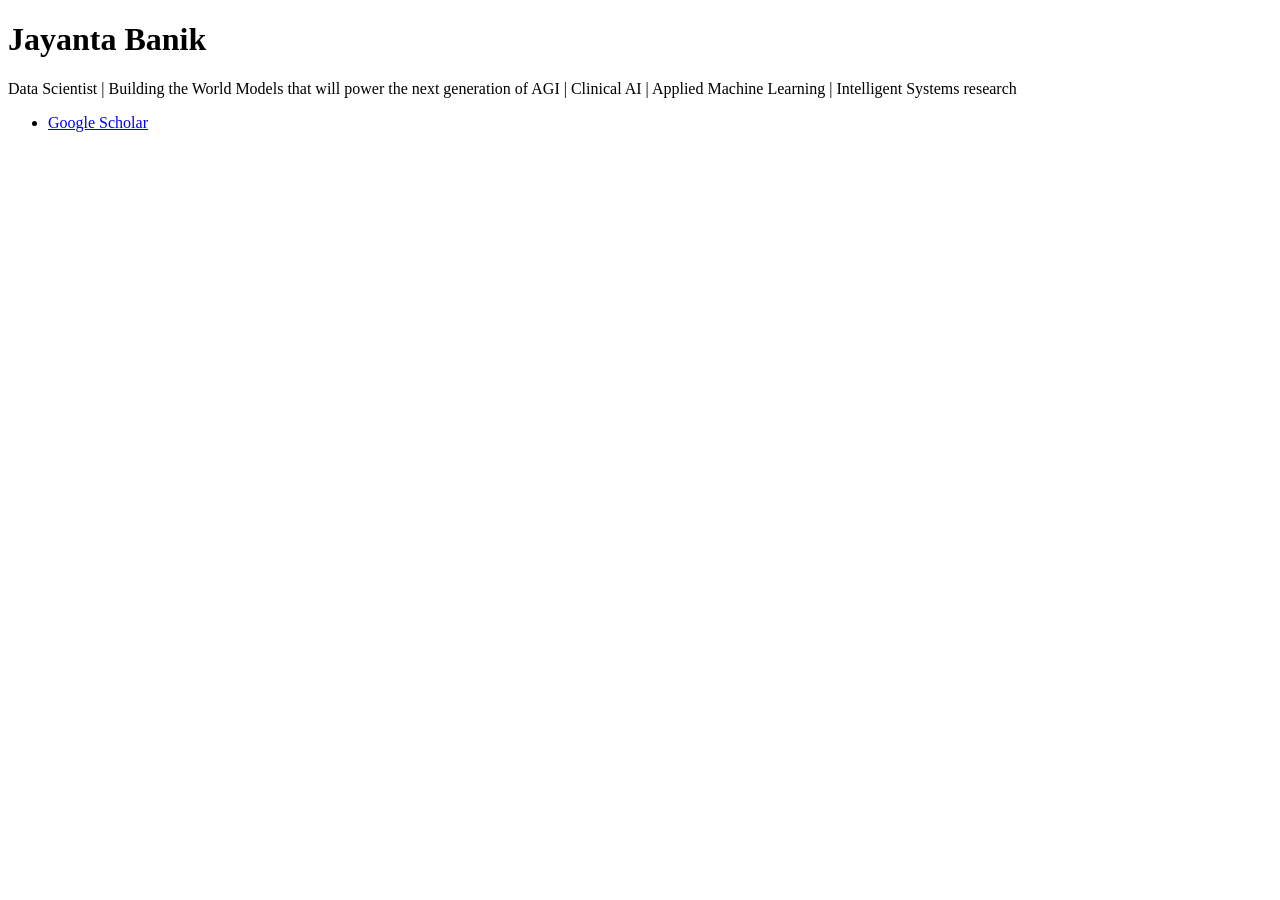
==== index.html @ d34d7e2d "Create index.html" ====
<!DOCTYPE html>
<html>
<head>
  <title>Jayanta Banik</title>
</head>
<body>
  <h1>Jayanta Banik</h1>
  <p>Data Scientist | Building the World Models that will power the next generation of AGI | Clinical AI | Applied Machine Learning | Intelligent Systems research</p>

  <ul>
    <li><a href="/scholar/">Google Scholar</a></li>
  </ul>
</body>
</html>
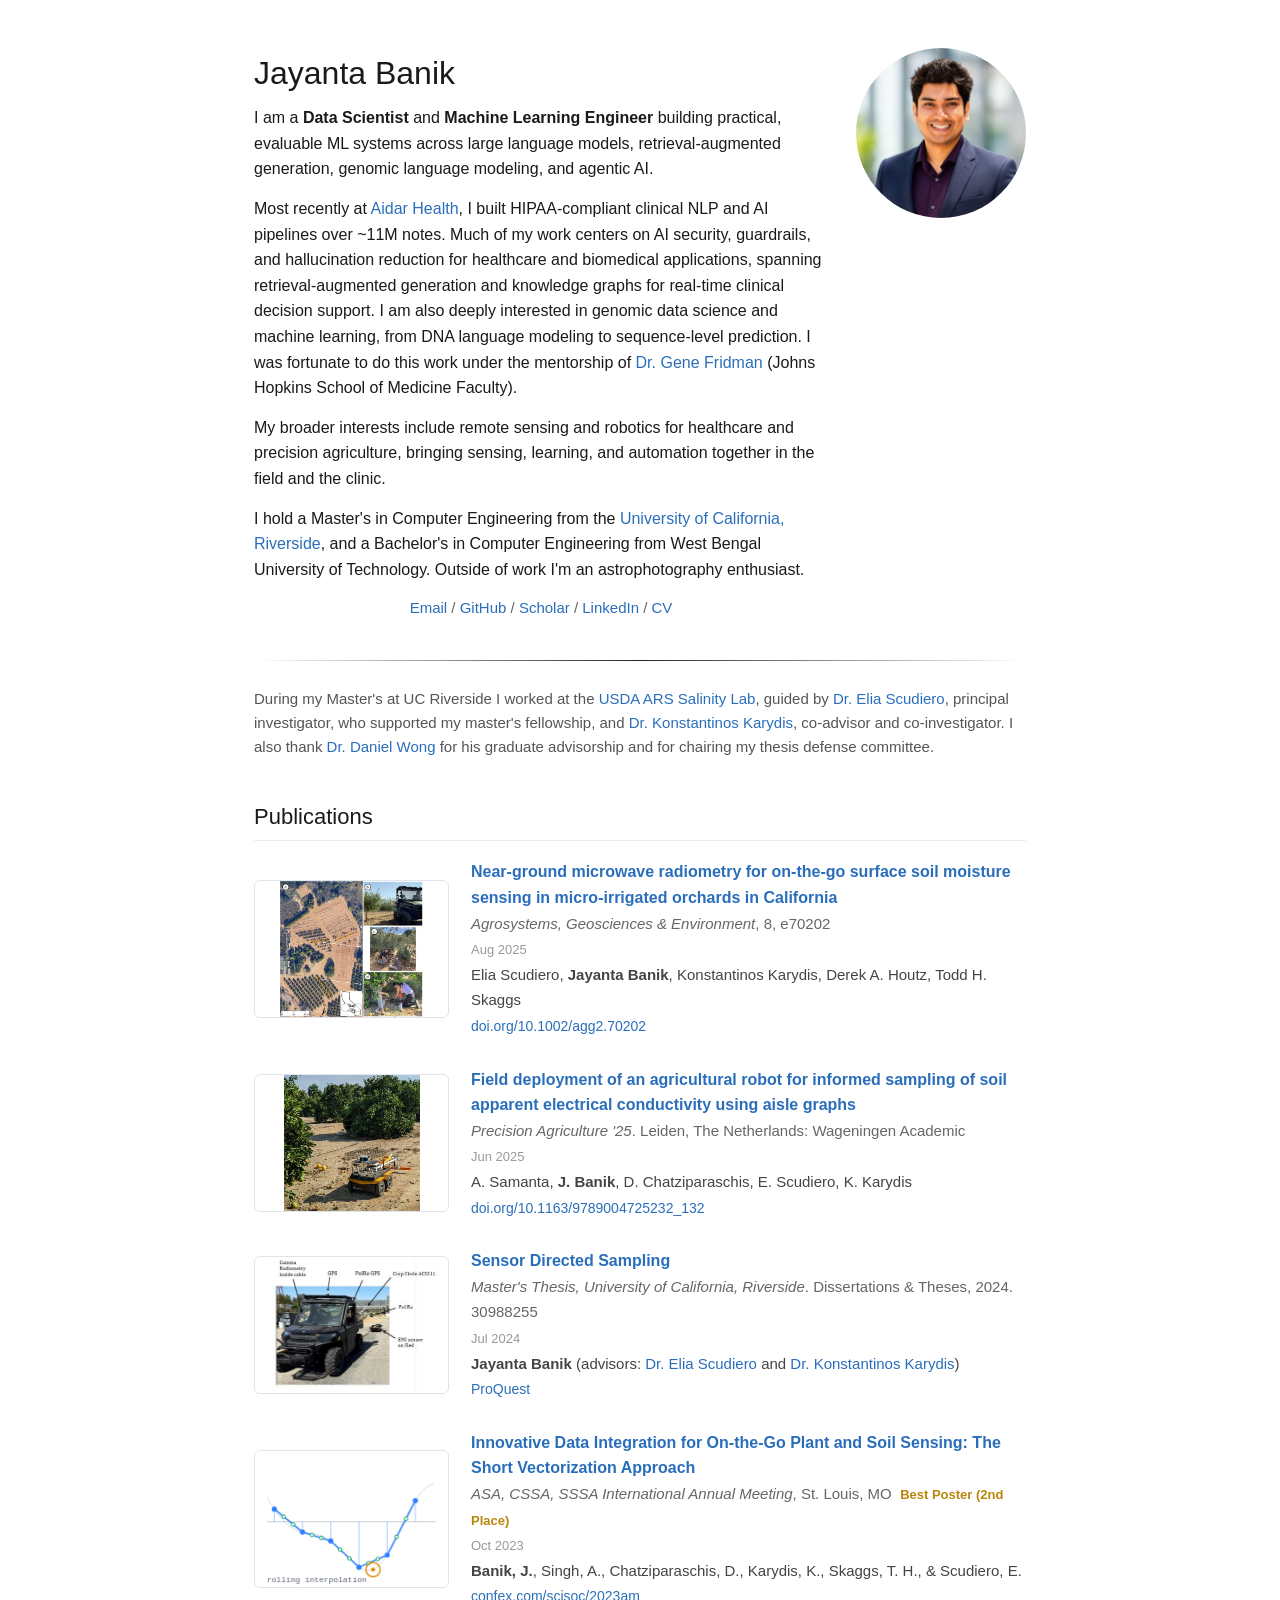
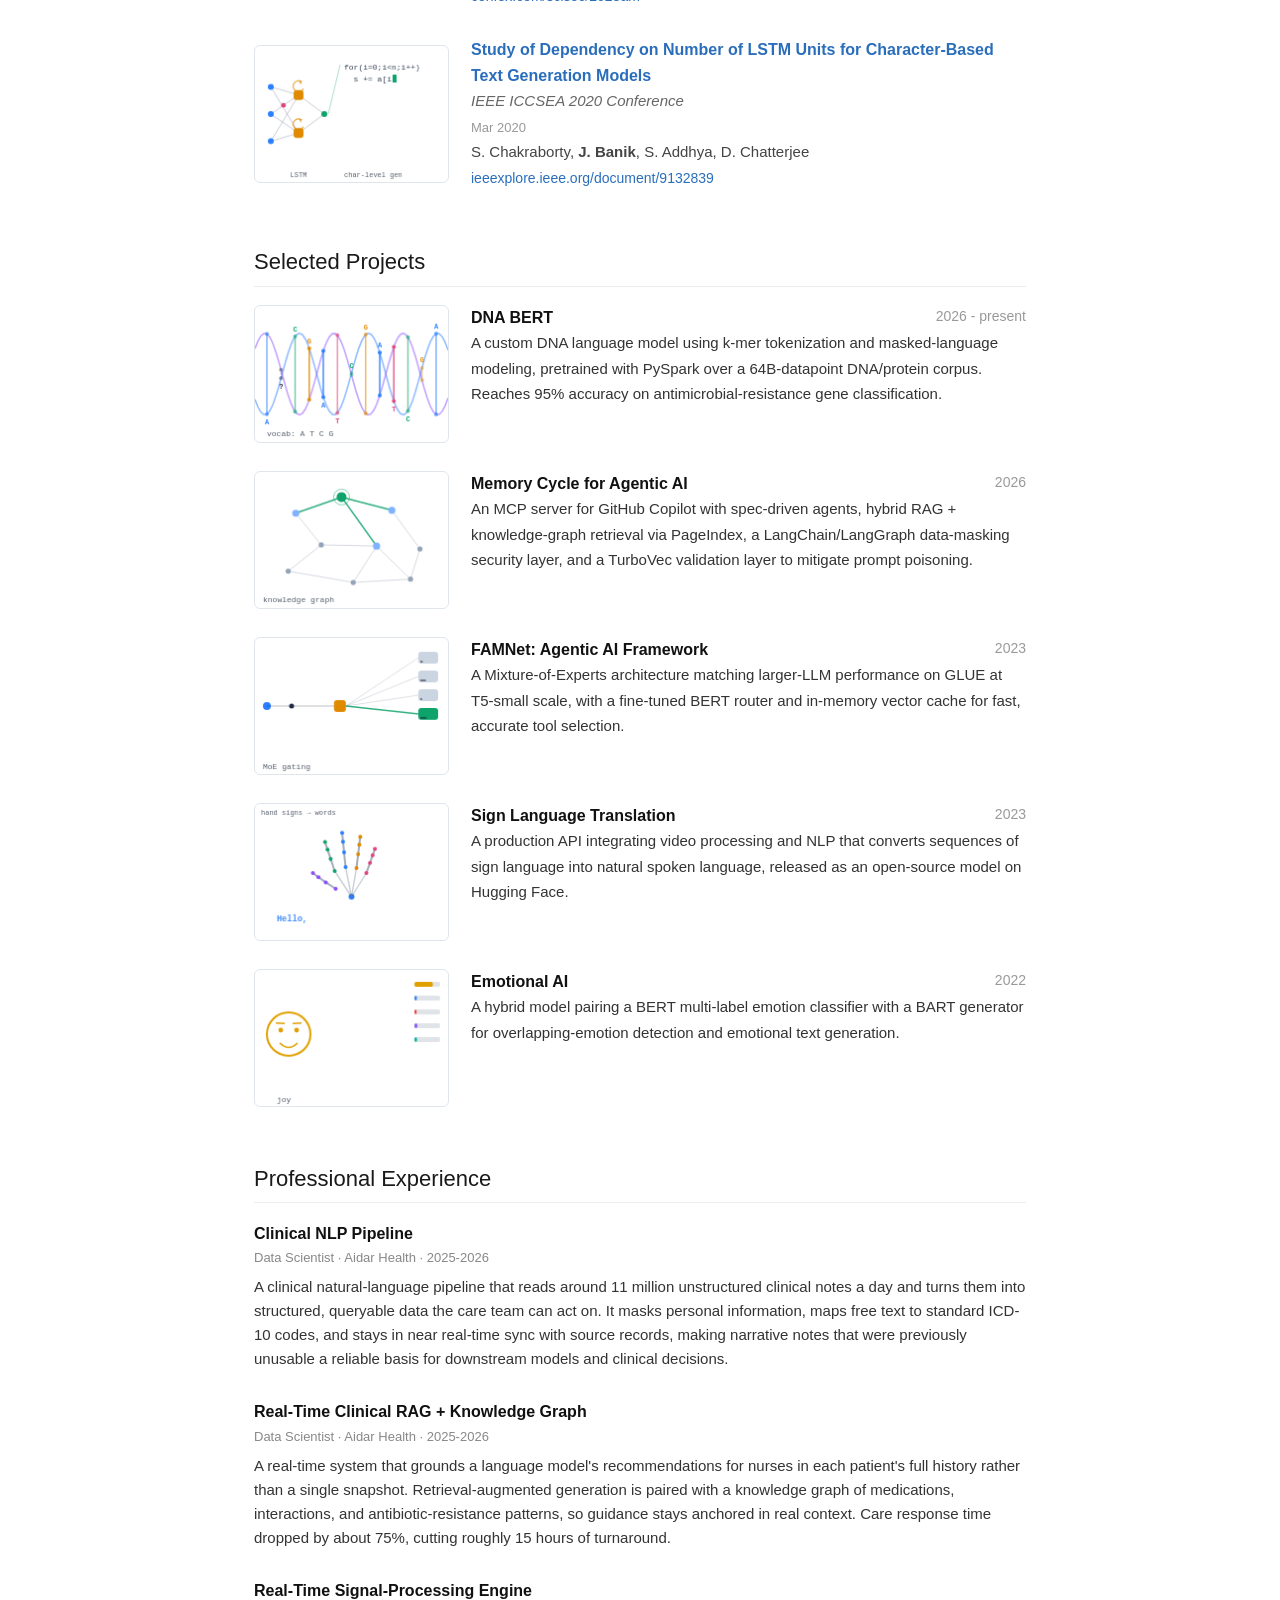
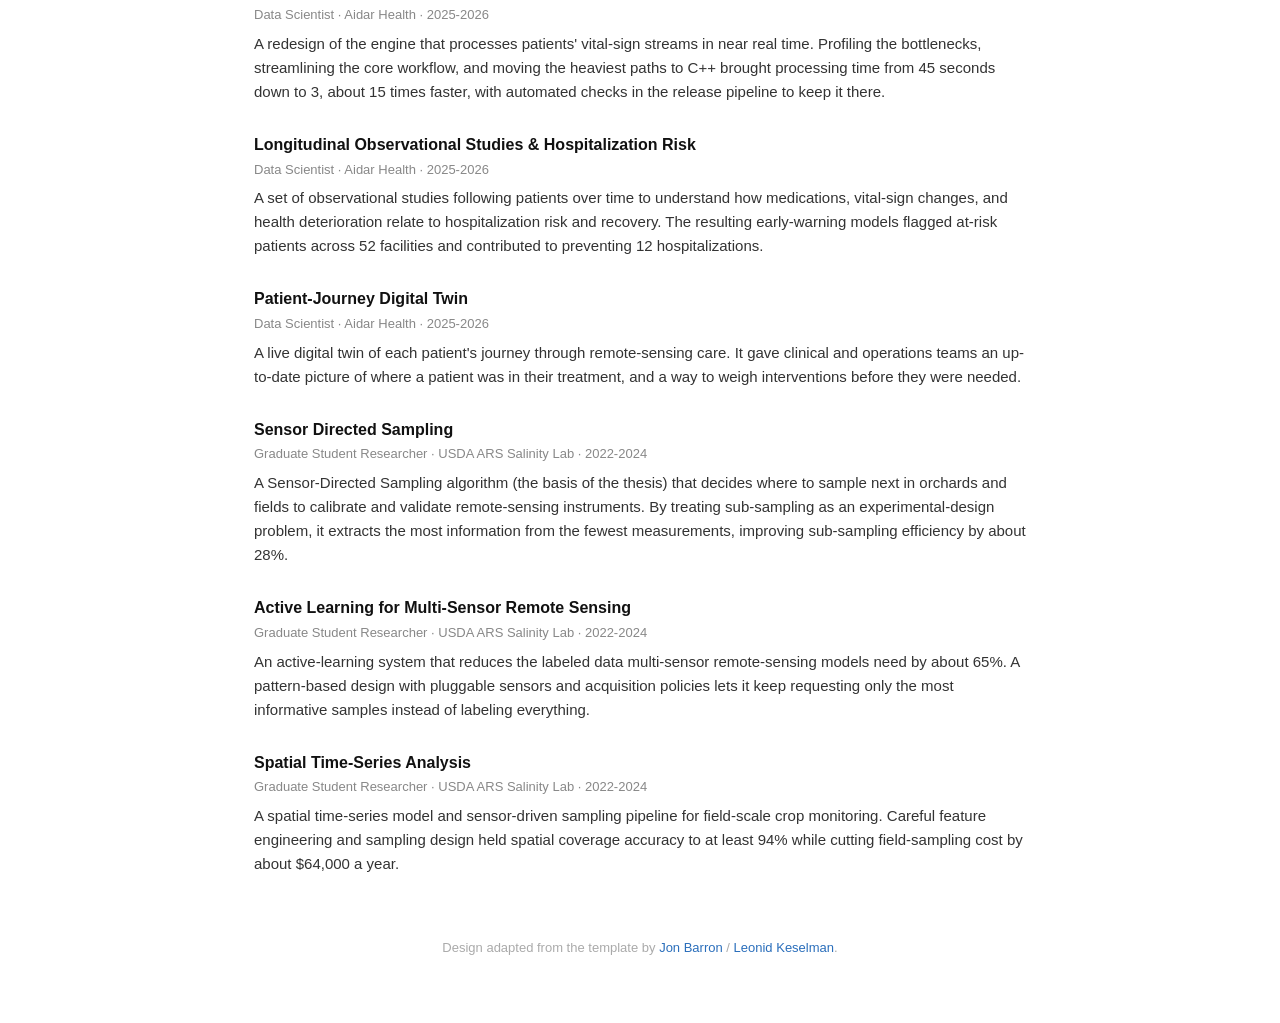
==== commit 30b2ed7f: "fix" ====
--- a/index.html
+++ b/index.html
@@ -1,14 +1,332 @@
 <!DOCTYPE html>
-<html>
+<html lang="en">
 <head>
+  <meta charset="utf-8">
+  <meta name="viewport" content="width=device-width, initial-scale=1.0">
   <title>Jayanta Banik</title>
+  <meta name="description" content="Jayanta Banik, Data Scientist and Machine Learning Engineer working on NLP, LLMs, RAG, and applied ML.">
+  <link rel="icon" href="data:image/svg+xml,<svg xmlns='http://www.w3.org/2000/svg' viewBox='0 0 32 32'><rect width='32' height='32' rx='6' fill='%232a6ebb'/><text x='16' y='23' font-family='Arial,sans-serif' font-size='17' font-weight='bold' fill='white' text-anchor='middle'>JB</text></svg>">
+  <link rel="stylesheet" href="css/style.css">
 </head>
 <body>
-  <h1>Jayanta Banik</h1>
-  <p>Data Scientist | Building the World Models that will power the next generation of AGI | Clinical AI | Applied Machine Learning | Intelligent Systems research</p>
-
-  <ul>
-    <li><a href="/scholar/">Google Scholar</a></li>
-  </ul>
+<main class="container">
+
+  <!-- ===== Intro / bio ===== -->
+  <header class="intro">
+    <div class="intro-text">
+      <h1>Jayanta Banik</h1>
+      <p>
+        I am a <b>Data Scientist</b> and <b>Machine Learning Engineer</b> building practical,
+        evaluable ML systems across large language models, retrieval-augmented generation,
+        genomic language modeling, and agentic AI.
+      </p>
+      <p>
+        Most recently at <a href="https://aidar.com">Aidar Health</a>, I built
+        HIPAA-compliant clinical NLP and AI pipelines over ~11M notes. Much of my work
+        centers on AI security, guardrails, and hallucination reduction for healthcare and
+        biomedical applications, spanning retrieval-augmented generation and knowledge
+        graphs for real-time clinical decision support. I am also deeply interested in
+        genomic data science and machine learning, from DNA language modeling to
+        sequence-level prediction. I was fortunate to do this work under the mentorship of
+        <a href="https://www.fridmanlab.org/">Dr. Gene Fridman</a>
+        (Johns Hopkins School of Medicine Faculty).
+      </p>
+      <p>
+        My broader interests include remote sensing and robotics for healthcare and
+        precision agriculture, bringing sensing, learning, and automation together in the
+        field and the clinic.
+      </p>
+      <p>
+        I hold a Master's in Computer Engineering from the
+        <a href="https://www.ucr.edu">University of California, Riverside</a>, and a
+        Bachelor's in Computer Engineering from West Bengal University of Technology.
+        Outside of work I'm an astrophotography enthusiast.
+      </p>
+      <p class="links">
+        <a href="mailto:jayantabanik.ml@gmail.com">Email</a> /
+        <a href="https://github.com/jayanta-banik">GitHub</a> /
+        <a href="https://jayantabanik.com/scholar">Scholar</a> /
+        <a href="https://linkedin.com/in/jayantabanik/">LinkedIn</a> /
+        <a href="assets/Jayanta_Banik_CV.pdf">CV</a>
+      </p>
+    </div>
+    <img class="avatar" src="images/profile.jpg" alt="Jayanta Banik" width="170" height="170">
+  </header>
+
+  <hr class="style-two">
+
+  <p class="ack">
+    During my Master's at UC Riverside I worked at the
+    <a href="https://www.ars.usda.gov/pacific-west-area/riverside-ca/us-salinity-laboratory/">USDA ARS Salinity Lab</a>,
+    guided by <a href="https://profiles.ucr.edu/app/home/profile/elias">Dr. Elia Scudiero</a>,
+    principal investigator, who supported my master's fellowship, and
+    <a href="https://profiles.ucr.edu/app/home/profile/karydis">Dr. Konstantinos Karydis</a>,
+    co-advisor and co-investigator. I also thank
+    <a href="https://www.danielwong.org/">Dr. Daniel Wong</a> for his graduate advisorship
+    and for chairing my thesis defense committee.
+  </p>
+
+  <!-- ===== Publications ===== -->
+  <section>
+    <h2>Publications</h2>
+
+    <article class="row">
+      <div class="thumb-cell">
+        <div class="carousel" data-carousel>
+          <img src="images/pub1-orchard.jpg" alt="Aerial view of study orchard with sampling transects and field crew">
+          <img src="images/pub1-robot.jpg" alt="Field robot with Velodyne Puck (VLP-16) and CMD sensors">
+        </div>
+      </div>
+      <div class="entry">
+        <span class="title"><a href="https://doi.org/10.1002/agg2.70202">Near-ground microwave radiometry for on-the-go surface soil moisture sensing in micro-irrigated orchards in California</a></span><br>
+        <span class="venue"><i>Agrosystems, Geosciences &amp; Environment</i>, 8, e70202</span><br>
+        <span class="pubdate">Aug 2025</span><br>
+        <span class="authors">Elia Scudiero, <b>Jayanta Banik</b>, Konstantinos Karydis, Derek A. Houtz, Todd H. Skaggs</span><br>
+        <span class="publinks"><a href="https://doi.org/10.1002/agg2.70202">doi.org/10.1002/agg2.70202</a></span>
+      </div>
+    </article>
+
+    <article class="row">
+      <div class="thumb-cell">
+        <div class="carousel">
+          <img src="images/pub2-robot.jpg" alt="Field robot sampling soil in a citrus orchard">
+        </div>
+      </div>
+      <div class="entry">
+        <span class="title"><a href="https://doi.org/10.1163/9789004725232_132">Field deployment of an agricultural robot for informed sampling of soil apparent electrical conductivity using aisle graphs</a></span><br>
+        <span class="venue"><i>Precision Agriculture '25</i>. Leiden, The Netherlands: Wageningen Academic</span><br>
+        <span class="pubdate">Jun 2025</span><br>
+        <span class="authors">A. Samanta, <b>J. Banik</b>, D. Chatziparaschis, E. Scudiero, K. Karydis</span><br>
+        <span class="publinks"><a href="https://doi.org/10.1163/9789004725232_132">doi.org/10.1163/9789004725232_132</a></span>
+      </div>
+    </article>
+
+    <article class="row">
+      <div class="thumb-cell">
+        <div class="carousel">
+          <img src="images/pub3-thesis.jpg" alt="Instrumented UTV with gamma radiometry, GPS, PolRa, Crop Circle ACS211, and EMI sensor on sled">
+        </div>
+      </div>
+      <div class="entry">
+        <span class="title"><a href="https://www.proquest.com/openview/7f39033c6434b621e4ddce3228a24048/1?pq-origsite=gscholar&amp;cbl=18750&amp;diss=y">Sensor Directed Sampling</a></span><br>
+        <span class="venue"><i>Master's Thesis, University of California, Riverside</i>. Dissertations &amp; Theses, 2024. 30988255</span><br>
+        <span class="pubdate">Jul 2024</span><br>
+        <span class="authors"><b>Jayanta Banik</b> (advisors: <a href="https://profiles.ucr.edu/app/home/profile/elias">Dr. Elia Scudiero</a> and <a href="https://profiles.ucr.edu/app/home/profile/karydis">Dr. Konstantinos Karydis</a>)</span><br>
+        <span class="publinks"><a href="https://www.proquest.com/openview/7f39033c6434b621e4ddce3228a24048/1?pq-origsite=gscholar&amp;cbl=18750&amp;diss=y">ProQuest</a></span>
+      </div>
+    </article>
+
+    <article class="row">
+      <div class="thumb-cell"><canvas class="viz" id="viz-sva" title="Rolling vector interpolation with active-learning sampling"></canvas></div>
+      <div class="entry">
+        <span class="title"><a href="https://scisoc.confex.com/scisoc/2023am/meetingapp.cgi/Paper/152399">Innovative Data Integration for On-the-Go Plant and Soil Sensing: The Short Vectorization Approach</a></span><br>
+        <span class="venue"><i>ASA, CSSA, SSSA International Annual Meeting</i>, St. Louis, MO
+        &nbsp;<span class="award">Best Poster (2nd Place)</span></span><br>
+        <span class="pubdate">Oct 2023</span><br>
+        <span class="authors"><b>Banik, J.</b>, Singh, A., Chatziparaschis, D., Karydis, K., Skaggs, T. H., &amp; Scudiero, E.</span><br>
+        <span class="publinks"><a href="https://scisoc.confex.com/scisoc/2023am/meetingapp.cgi/Paper/152399">confex.com/scisoc/2023am</a></span>
+      </div>
+    </article>
+
+    <article class="row">
+      <div class="thumb-cell"><canvas class="viz" id="viz-lstm" title="Character-level text generation with a recurrent (LSTM) network"></canvas></div>
+      <div class="entry">
+        <span class="title"><a href="https://ieeexplore.ieee.org/document/9132839">Study of Dependency on Number of LSTM Units for Character-Based Text Generation Models</a></span><br>
+        <span class="venue"><i>IEEE ICCSEA 2020 Conference</i></span><br>
+        <span class="pubdate">Mar 2020</span><br>
+        <span class="authors">S. Chakraborty, <b>J. Banik</b>, S. Addhya, D. Chatterjee</span><br>
+        <span class="publinks"><a href="https://ieeexplore.ieee.org/document/9132839">ieeexplore.ieee.org/document/9132839</a></span>
+      </div>
+    </article>
+  </section>
+
+  <!-- ===== Selected Projects ===== -->
+  <section>
+    <h2>Selected Projects</h2>
+
+    <article class="row">
+      <div class="thumb-cell"><canvas class="viz" id="viz-dna" title="Masked DNA language modeling - hover to speed up"></canvas></div>
+      <div class="entry">
+        <span class="title">DNA BERT</span>
+        <span class="date">2026 - present</span><br>
+        <span class="desc">
+          A custom DNA language model using k-mer tokenization and masked-language modeling,
+          pretrained with PySpark over a 64B-datapoint DNA/protein corpus. Reaches 95%
+          accuracy on antimicrobial-resistance gene classification.
+        </span>
+      </div>
+    </article>
+
+    <article class="row">
+      <div class="thumb-cell"><canvas class="viz" id="viz-graph" title="Knowledge-graph retrieval - hover a node"></canvas></div>
+      <div class="entry">
+        <span class="title">Memory Cycle for Agentic AI</span>
+        <span class="date">2026</span><br>
+        <span class="desc">
+          An MCP server for GitHub Copilot with spec-driven agents, hybrid RAG + knowledge-graph
+          retrieval via PageIndex, a LangChain/LangGraph data-masking security layer, and a
+          TurboVec validation layer to mitigate prompt poisoning.
+        </span>
+      </div>
+    </article>
+
+    <article class="row">
+      <div class="thumb-cell"><canvas class="viz" id="viz-moe" title="Mixture-of-Experts routing - hover an expert"></canvas></div>
+      <div class="entry">
+        <span class="title">FAMNet: Agentic AI Framework</span>
+        <span class="date">2023</span><br>
+        <span class="desc">
+          A Mixture-of-Experts architecture matching larger-LLM performance on GLUE at
+          T5-small scale, with a fine-tuned BERT router and in-memory vector cache for fast,
+          accurate tool selection.
+        </span>
+      </div>
+    </article>
+
+    <article class="row">
+      <div class="thumb-cell"><canvas class="viz" id="viz-hand" title="Sign language translation - click to advance"></canvas></div>
+      <div class="entry">
+        <span class="title">Sign Language Translation</span>
+        <span class="date">2023</span><br>
+        <span class="desc">
+          A production API integrating video processing and NLP that converts sequences of sign
+          language into natural spoken language, released as an open-source model on Hugging Face.
+        </span>
+      </div>
+    </article>
+
+    <article class="row">
+      <div class="thumb-cell"><canvas class="viz" id="viz-emotion" title="Emotion classifier - click to cycle"></canvas></div>
+      <div class="entry">
+        <span class="title">Emotional AI</span>
+        <span class="date">2022</span><br>
+        <span class="desc">
+          A hybrid model pairing a BERT multi-label emotion classifier with a BART generator
+          for overlapping-emotion detection and emotional text generation.
+        </span>
+      </div>
+    </article>
+  </section>
+
+  <!-- ===== Professional Experience (project-first, STAR) ===== -->
+  <section>
+    <h2>Professional Experience</h2>
+
+    <article class="row">
+      <div class="entry">
+        <span class="title">Clinical NLP Pipeline</span>
+        <div class="role">Data Scientist &middot; Aidar Health &middot; 2025-2026</div>
+        <p class="summary">
+          A clinical natural-language pipeline that reads around 11 million unstructured clinical
+          notes a day and turns them into structured, queryable data the care team can act on.
+          It masks personal information, maps free text to standard ICD-10 codes, and stays in
+          near real-time sync with source records, making narrative notes that were previously
+          unusable a reliable basis for downstream models and clinical decisions.
+        </p>
+      </div>
+    </article>
+
+    <article class="row">
+      <div class="entry">
+        <span class="title">Real-Time Clinical RAG + Knowledge Graph</span>
+        <div class="role">Data Scientist &middot; Aidar Health &middot; 2025-2026</div>
+        <p class="summary">
+          A real-time system that grounds a language model's recommendations for nurses in each
+          patient's full history rather than a single snapshot. Retrieval-augmented generation is
+          paired with a knowledge graph of medications, interactions, and antibiotic-resistance
+          patterns, so guidance stays anchored in real context. Care response time dropped by
+          about 75%, cutting roughly 15 hours of turnaround.
+        </p>
+      </div>
+    </article>
+
+    <article class="row">
+      <div class="entry">
+        <span class="title">Real-Time Signal-Processing Engine</span>
+        <div class="role">Data Scientist &middot; Aidar Health &middot; 2025-2026</div>
+        <p class="summary">
+          A redesign of the engine that processes patients' vital-sign streams in near real
+          time. Profiling the bottlenecks, streamlining the core workflow, and moving the
+          heaviest paths to C++ brought processing time from 45 seconds down to 3, about 15
+          times faster, with automated checks in the release pipeline to keep it there.
+        </p>
+      </div>
+    </article>
+
+    <article class="row">
+      <div class="entry">
+        <span class="title">Longitudinal Observational Studies &amp; Hospitalization Risk</span>
+        <div class="role">Data Scientist &middot; Aidar Health &middot; 2025-2026</div>
+        <p class="summary">
+          A set of observational studies following patients over time to understand how
+          medications, vital-sign changes, and health deterioration relate to hospitalization
+          risk and recovery. The resulting early-warning models flagged at-risk patients across
+          52 facilities and contributed to preventing 12 hospitalizations.
+        </p>
+      </div>
+    </article>
+
+    <article class="row">
+      <div class="entry">
+        <span class="title">Patient-Journey Digital Twin</span>
+        <div class="role">Data Scientist &middot; Aidar Health &middot; 2025-2026</div>
+        <p class="summary">
+          A live digital twin of each patient's journey through remote-sensing care. It gave
+          clinical and operations teams an up-to-date picture of where a patient was in their
+          treatment, and a way to weigh interventions before they were needed.
+        </p>
+      </div>
+    </article>
+
+    <article class="row">
+      <div class="entry">
+        <span class="title">Sensor Directed Sampling</span>
+        <div class="role">Graduate Student Researcher &middot; USDA ARS Salinity Lab &middot; 2022-2024</div>
+        <p class="summary">
+          A Sensor-Directed Sampling algorithm (the basis of the thesis) that decides where to
+          sample next in orchards and fields to calibrate and validate remote-sensing
+          instruments. By treating sub-sampling as an experimental-design problem, it extracts
+          the most information from the fewest measurements, improving sub-sampling efficiency by
+          about 28%.
+        </p>
+      </div>
+    </article>
+
+    <article class="row">
+      <div class="entry">
+        <span class="title">Active Learning for Multi-Sensor Remote Sensing</span>
+        <div class="role">Graduate Student Researcher &middot; USDA ARS Salinity Lab &middot; 2022-2024</div>
+        <p class="summary">
+          An active-learning system that reduces the labeled data multi-sensor remote-sensing
+          models need by about 65%. A pattern-based design with pluggable sensors and
+          acquisition policies lets it keep requesting only the most informative samples instead
+          of labeling everything.
+        </p>
+      </div>
+    </article>
+
+    <article class="row">
+      <div class="entry">
+        <span class="title">Spatial Time-Series Analysis</span>
+        <div class="role">Graduate Student Researcher &middot; USDA ARS Salinity Lab &middot; 2022-2024</div>
+        <p class="summary">
+          A spatial time-series model and sensor-driven sampling pipeline for field-scale crop
+          monitoring. Careful feature engineering and sampling design held spatial coverage
+          accuracy to at least 94% while cutting field-sampling cost by about $64,000 a year.
+        </p>
+      </div>
+    </article>
+  </section>
+
+  <footer class="footer">
+    Design adapted from the template by
+    <a href="https://jonbarron.info">Jon Barron</a> /
+    <a href="https://leonidk.com">Leonid Keselman</a>.
+  </footer>
+
+</main>
+
+<script src="js/viz.js"></script>
+<script src="js/carousel.js"></script>
 </body>
 </html>
--- a/css/style.css
+++ b/css/style.css
@@ -0,0 +1,199 @@
+/* ==========================================================================
+   Jon Barron / leonidk-style academic homepage
+   Semantic flexbox layout, no CSS framework.
+   ========================================================================== */
+
+:root {
+  --ink: #1a1a1a;
+  --muted: #666;
+  --faint: #999;
+  --link: #2a6ebb;
+  --border: #e0e5ec;
+  --rule: #ececec;
+  --tile: #fff;
+  --thumb-w: 195px;
+  --thumb-h: 138px;
+}
+
+* { box-sizing: border-box; }
+
+body {
+  margin: 0;
+  background: #fff;
+  color: var(--ink);
+  font-family: "Helvetica Neue", Helvetica, Arial, sans-serif;
+  font-size: 16px;
+  line-height: 1.6;
+  -webkit-font-smoothing: antialiased;
+}
+
+.container {
+  max-width: 820px;
+  margin: 0 auto;
+  padding: 48px 24px 64px;
+}
+
+a { color: var(--link); text-decoration: none; }
+a:hover { text-decoration: underline; }
+
+h1 { font-size: 32px; font-weight: 500; margin: 0 0 6px; }
+h2 {
+  font-size: 22px;
+  font-weight: 500;
+  margin: 40px 0 4px;
+  padding-bottom: 6px;
+  border-bottom: 1px solid var(--rule);
+}
+
+/* ===== Intro / bio ===== */
+.intro {
+  display: flex;
+  gap: 28px;
+  align-items: flex-start;
+}
+.intro-text { flex: 1; min-width: 0; }
+.intro-text p { margin: 0 0 14px; }
+.avatar {
+  flex: 0 0 auto;
+  width: 170px;
+  height: 170px;
+  border-radius: 50%;
+  object-fit: cover;
+  background: #eee;
+}
+.links {
+  font-size: 15px;
+  color: var(--muted);
+  text-align: center;
+}
+
+/* ===== Gradient divider ===== */
+hr.style-two {
+  border: 0;
+  height: 1px;
+  margin: 26px 0;
+  background-image: linear-gradient(to right, rgba(0, 0, 0, 0), rgba(0, 0, 0, 0.85), rgba(0, 0, 0, 0));
+}
+
+.ack { font-size: 15px; color: #555; margin: 0; }
+
+/* ===== Content rows (publications / projects / experience) ===== */
+.row {
+  display: flex;
+  gap: 22px;
+  align-items: flex-start;
+  padding: 14px 0;
+}
+.thumb-cell {
+  flex: 0 0 var(--thumb-w);
+  width: var(--thumb-w);
+  align-self: center;
+}
+.entry { flex: 1; min-width: 0; }
+
+/* Placeholder thumbnail (labelled) */
+.thumb {
+  width: var(--thumb-w);
+  height: var(--thumb-h);
+  border-radius: 6px;
+  background: var(--tile);
+  border: 1px solid var(--border);
+  display: flex;
+  align-items: center;
+  justify-content: center;
+}
+.thumb::after {
+  content: attr(data-label);
+  font-size: 12px;
+  color: #8a97a8;
+  text-align: center;
+  padding: 4px;
+}
+
+/* Photo carousel thumbnail */
+.carousel {
+  position: relative;
+  width: var(--thumb-w);
+  height: var(--thumb-h);
+  border-radius: 6px;
+  border: 1px solid var(--border);
+  overflow: hidden;
+  background: var(--tile);
+}
+.carousel img {
+  position: absolute;
+  inset: 0;
+  width: 100%;
+  height: 100%;
+  object-fit: contain;
+  opacity: 0;
+  transition: opacity 0.4s ease;
+}
+.carousel img.active,
+.carousel img:only-child { opacity: 1; }
+.dots {
+  position: absolute;
+  bottom: 6px;
+  left: 0;
+  right: 0;
+  display: flex;
+  justify-content: center;
+  gap: 5px;
+  z-index: 2;
+}
+.dots button {
+  width: 7px;
+  height: 7px;
+  padding: 0;
+  border: none;
+  border-radius: 50%;
+  background: rgba(255, 255, 255, 0.55);
+  box-shadow: 0 0 2px rgba(0, 0, 0, 0.5);
+  cursor: pointer;
+}
+.dots button.active { background: #fff; }
+
+/* Interactive project visuals (canvas) */
+.viz {
+  width: var(--thumb-w);
+  height: var(--thumb-h);
+  display: block;
+  border-radius: 6px;
+  border: 1px solid var(--border);
+  background: var(--tile);
+  cursor: pointer;
+  transition: box-shadow 0.2s ease, transform 0.2s ease;
+}
+.viz:hover {
+  box-shadow: 0 3px 14px rgba(20, 40, 80, 0.18);
+  transform: translateY(-1px);
+  border-color: #b7c2d4;
+}
+
+/* ===== Entry typography ===== */
+.title { font-weight: 600; color: #111; }
+.authors { font-size: 15px; color: #444; }
+.venue { font-size: 15px; color: var(--muted); }
+.pubdate { font-size: 13px; color: var(--faint); }
+.publinks { font-size: 14px; }
+.desc { font-size: 15px; color: #333; }
+.date { font-size: 14px; color: var(--faint); float: right; }
+.award { font-size: 13px; color: #b8860b; font-weight: 600; }
+.role { font-size: 13px; color: #888; margin-top: 2px; }
+.summary { font-size: 15px; color: #333; margin: 6px 0 0; }
+
+/* ===== Footer ===== */
+.footer {
+  margin-top: 48px;
+  font-size: 13px;
+  color: #aaa;
+  text-align: center;
+}
+
+/* ===== Responsive ===== */
+@media (max-width: 600px) {
+  .intro { flex-direction: column; align-items: center; text-align: center; }
+  .avatar { width: 140px; height: 140px; }
+  .thumb-cell { display: none; }
+  .date { float: none; display: block; }
+}
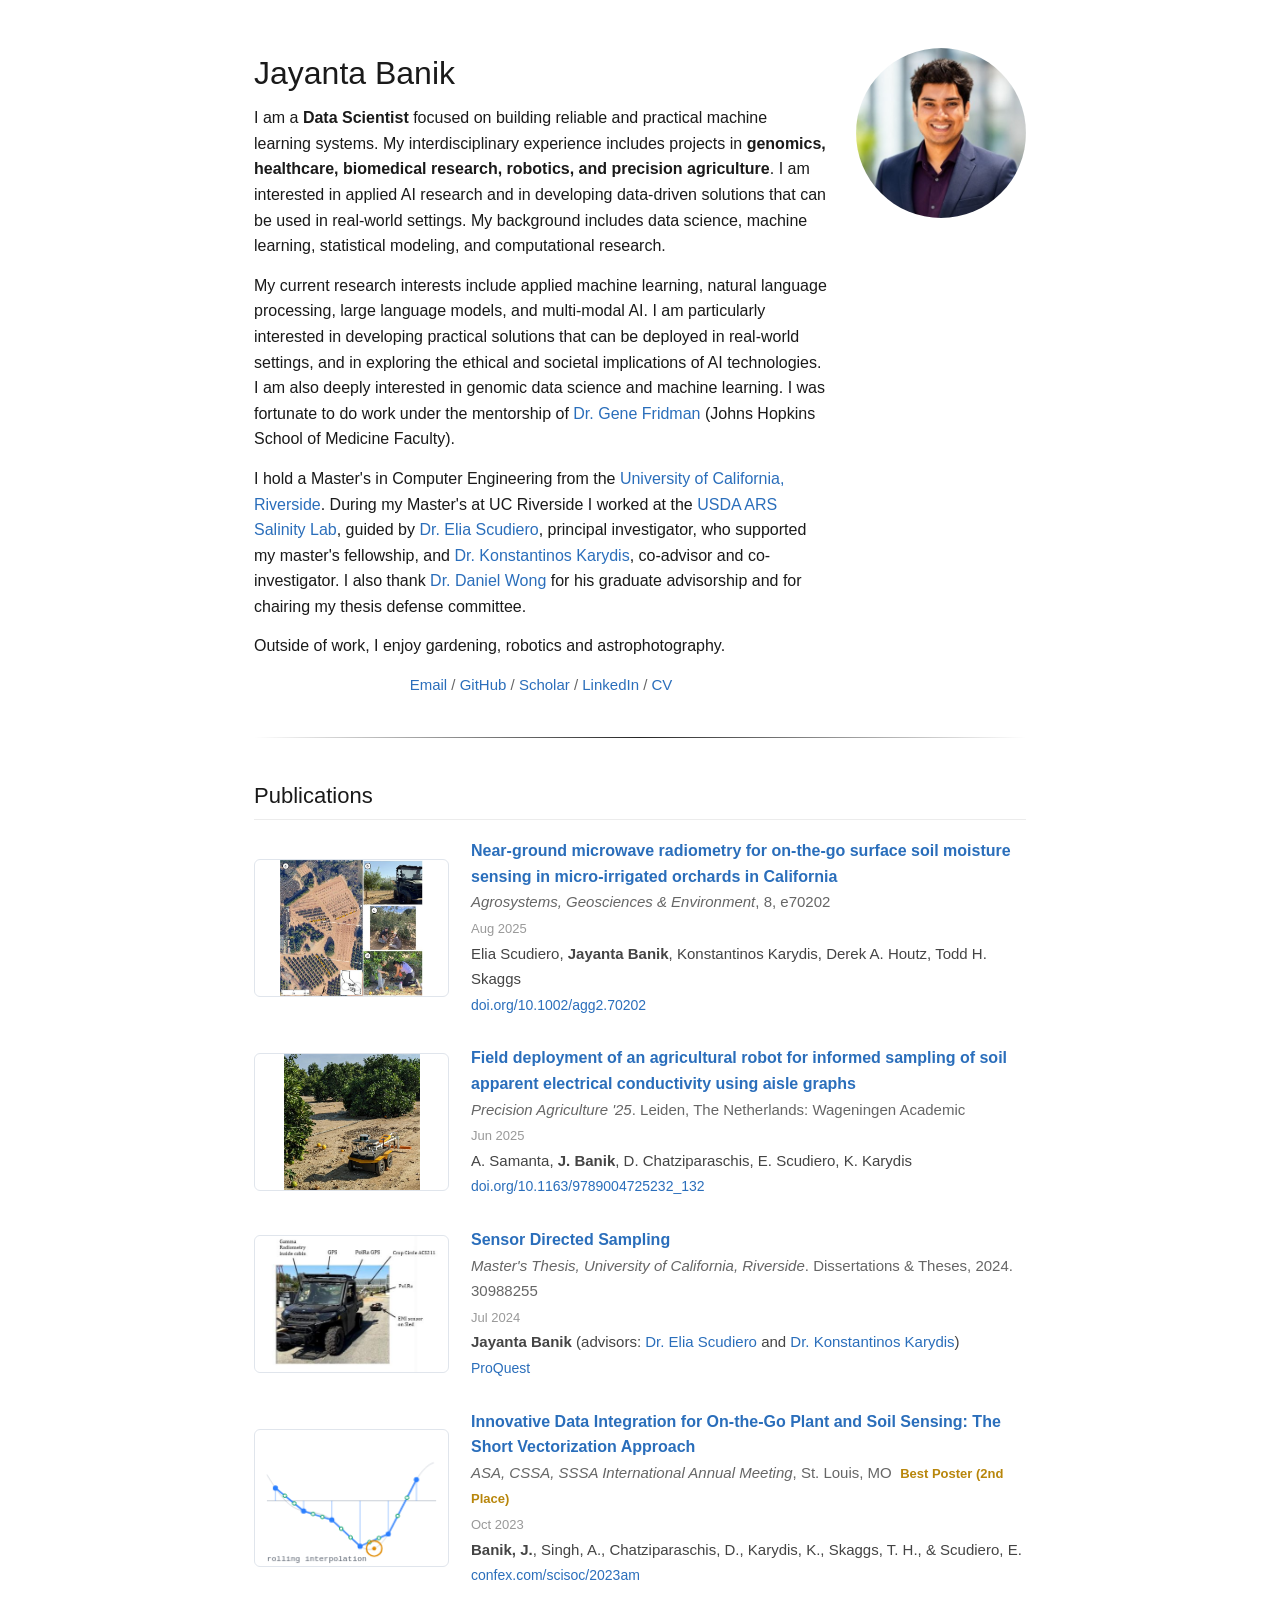
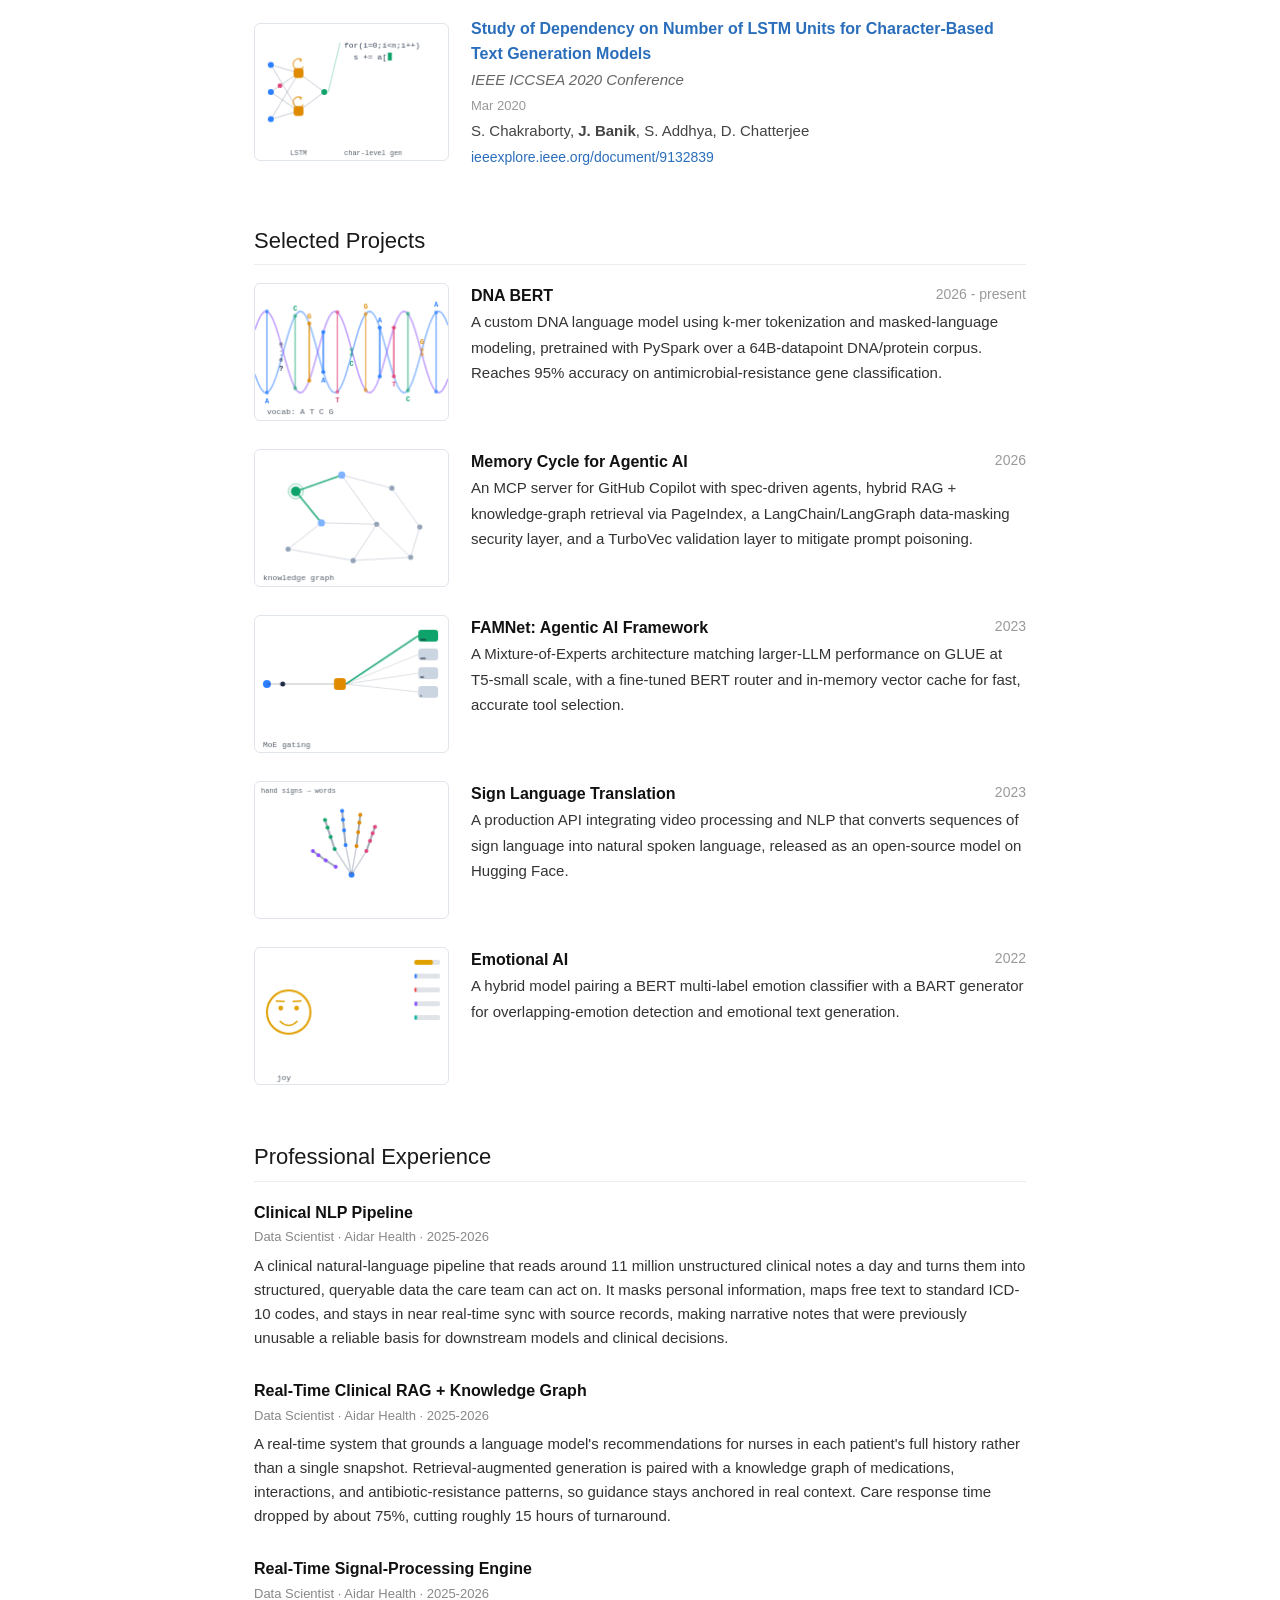
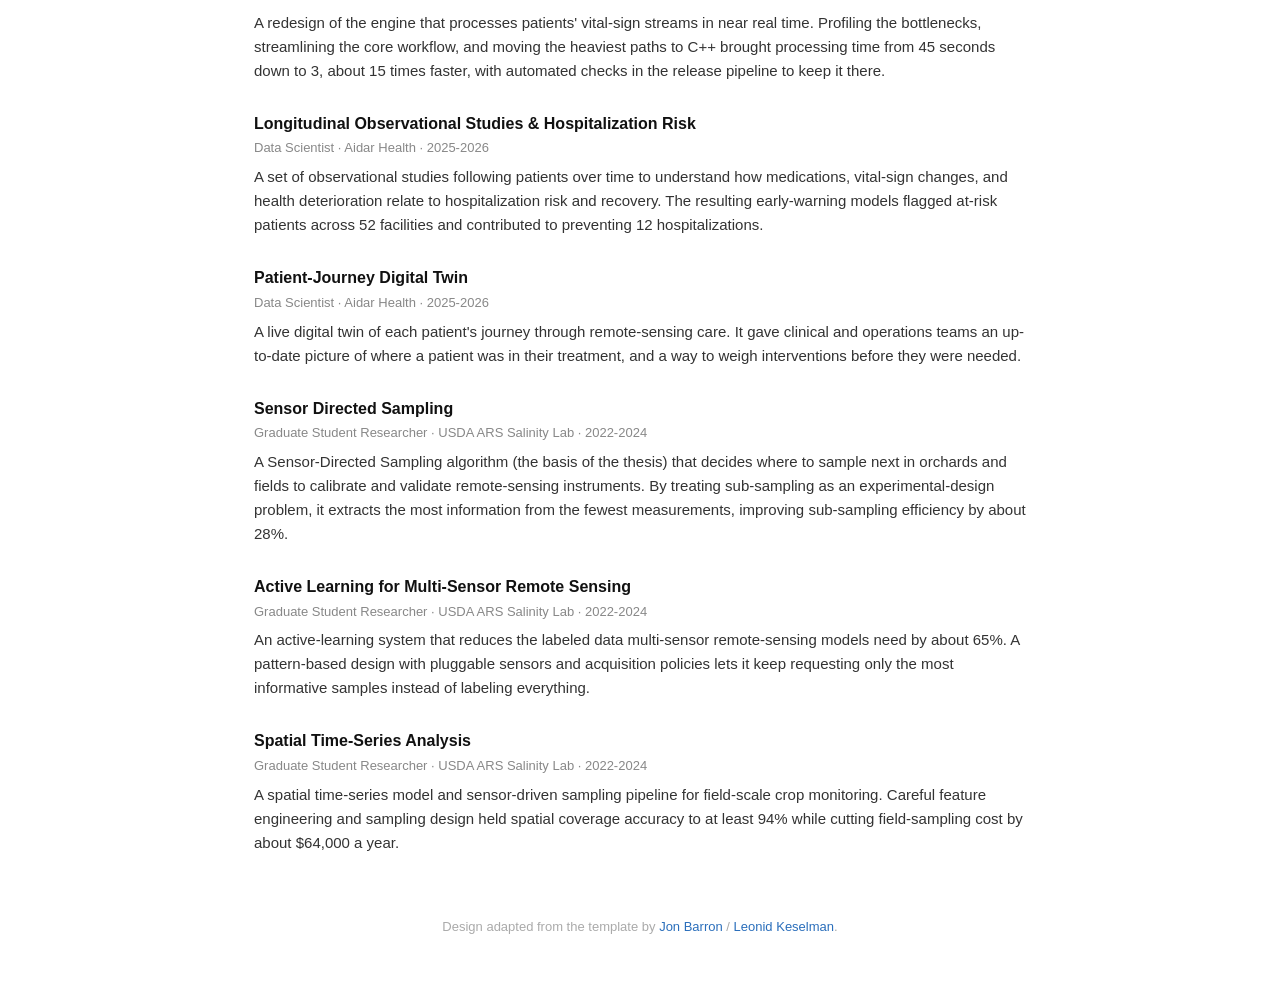
==== commit da3e7c25: "fibal" ====
--- a/index.html
+++ b/index.html
@@ -1,332 +1,29 @@
-<!DOCTYPE html>
+<!doctype html>
 <html lang="en">
-<head>
-  <meta charset="utf-8">
-  <meta name="viewport" content="width=device-width, initial-scale=1.0">
-  <title>Jayanta Banik</title>
-  <meta name="description" content="Jayanta Banik, Data Scientist and Machine Learning Engineer working on NLP, LLMs, RAG, and applied ML.">
-  <link rel="icon" href="data:image/svg+xml,<svg xmlns='http://www.w3.org/2000/svg' viewBox='0 0 32 32'><rect width='32' height='32' rx='6' fill='%232a6ebb'/><text x='16' y='23' font-family='Arial,sans-serif' font-size='17' font-weight='bold' fill='white' text-anchor='middle'>JB</text></svg>">
-  <link rel="stylesheet" href="css/style.css">
-</head>
-<body>
-<main class="container">
+  <head>
+    <meta charset="utf-8" />
+    <meta name="viewport" content="width=device-width, initial-scale=1.0" />
+    <title>Jayanta Banik</title>
+    <meta
+      name="description"
+      content="Jayanta Banik, Data Scientist and Machine Learning Engineer working on NLP, LLMs, RAG, and applied ML."
+    />
+    <link
+      rel="icon"
+      href="data:image/svg+xml,<svg xmlns='http://www.w3.org/2000/svg' viewBox='0 0 32 32'><rect width='32' height='32' rx='6' fill='%232a6ebb'/><text x='16' y='23' font-family='Arial,sans-serif' font-size='17' font-weight='bold' fill='white' text-anchor='middle'>JB</text></svg>"
+    />
+    <link rel="stylesheet" href="css/style.css" />
+  </head>
+  <body>
+    <main class="container">
+      <div data-include="components/intro.html"></div>
+      <div data-include="components/publications.html"></div>
+      <div data-include="components/projects.html"></div>
+      <div data-include="components/experience.html"></div>
+      <div data-include="components/footer.html"></div>
+    </main>
 
-  <!-- ===== Intro / bio ===== -->
-  <header class="intro">
-    <div class="intro-text">
-      <h1>Jayanta Banik</h1>
-      <p>
-        I am a <b>Data Scientist</b> and <b>Machine Learning Engineer</b> building practical,
-        evaluable ML systems across large language models, retrieval-augmented generation,
-        genomic language modeling, and agentic AI.
-      </p>
-      <p>
-        Most recently at <a href="https://aidar.com">Aidar Health</a>, I built
-        HIPAA-compliant clinical NLP and AI pipelines over ~11M notes. Much of my work
-        centers on AI security, guardrails, and hallucination reduction for healthcare and
-        biomedical applications, spanning retrieval-augmented generation and knowledge
-        graphs for real-time clinical decision support. I am also deeply interested in
-        genomic data science and machine learning, from DNA language modeling to
-        sequence-level prediction. I was fortunate to do this work under the mentorship of
-        <a href="https://www.fridmanlab.org/">Dr. Gene Fridman</a>
-        (Johns Hopkins School of Medicine Faculty).
-      </p>
-      <p>
-        My broader interests include remote sensing and robotics for healthcare and
-        precision agriculture, bringing sensing, learning, and automation together in the
-        field and the clinic.
-      </p>
-      <p>
-        I hold a Master's in Computer Engineering from the
-        <a href="https://www.ucr.edu">University of California, Riverside</a>, and a
-        Bachelor's in Computer Engineering from West Bengal University of Technology.
-        Outside of work I'm an astrophotography enthusiast.
-      </p>
-      <p class="links">
-        <a href="mailto:jayantabanik.ml@gmail.com">Email</a> /
-        <a href="https://github.com/jayanta-banik">GitHub</a> /
-        <a href="https://jayantabanik.com/scholar">Scholar</a> /
-        <a href="https://linkedin.com/in/jayantabanik/">LinkedIn</a> /
-        <a href="assets/Jayanta_Banik_CV.pdf">CV</a>
-      </p>
-    </div>
-    <img class="avatar" src="images/profile.jpg" alt="Jayanta Banik" width="170" height="170">
-  </header>
-
-  <hr class="style-two">
-
-  <p class="ack">
-    During my Master's at UC Riverside I worked at the
-    <a href="https://www.ars.usda.gov/pacific-west-area/riverside-ca/us-salinity-laboratory/">USDA ARS Salinity Lab</a>,
-    guided by <a href="https://profiles.ucr.edu/app/home/profile/elias">Dr. Elia Scudiero</a>,
-    principal investigator, who supported my master's fellowship, and
-    <a href="https://profiles.ucr.edu/app/home/profile/karydis">Dr. Konstantinos Karydis</a>,
-    co-advisor and co-investigator. I also thank
-    <a href="https://www.danielwong.org/">Dr. Daniel Wong</a> for his graduate advisorship
-    and for chairing my thesis defense committee.
-  </p>
-
-  <!-- ===== Publications ===== -->
-  <section>
-    <h2>Publications</h2>
-
-    <article class="row">
-      <div class="thumb-cell">
-        <div class="carousel" data-carousel>
-          <img src="images/pub1-orchard.jpg" alt="Aerial view of study orchard with sampling transects and field crew">
-          <img src="images/pub1-robot.jpg" alt="Field robot with Velodyne Puck (VLP-16) and CMD sensors">
-        </div>
-      </div>
-      <div class="entry">
-        <span class="title"><a href="https://doi.org/10.1002/agg2.70202">Near-ground microwave radiometry for on-the-go surface soil moisture sensing in micro-irrigated orchards in California</a></span><br>
-        <span class="venue"><i>Agrosystems, Geosciences &amp; Environment</i>, 8, e70202</span><br>
-        <span class="pubdate">Aug 2025</span><br>
-        <span class="authors">Elia Scudiero, <b>Jayanta Banik</b>, Konstantinos Karydis, Derek A. Houtz, Todd H. Skaggs</span><br>
-        <span class="publinks"><a href="https://doi.org/10.1002/agg2.70202">doi.org/10.1002/agg2.70202</a></span>
-      </div>
-    </article>
-
-    <article class="row">
-      <div class="thumb-cell">
-        <div class="carousel">
-          <img src="images/pub2-robot.jpg" alt="Field robot sampling soil in a citrus orchard">
-        </div>
-      </div>
-      <div class="entry">
-        <span class="title"><a href="https://doi.org/10.1163/9789004725232_132">Field deployment of an agricultural robot for informed sampling of soil apparent electrical conductivity using aisle graphs</a></span><br>
-        <span class="venue"><i>Precision Agriculture '25</i>. Leiden, The Netherlands: Wageningen Academic</span><br>
-        <span class="pubdate">Jun 2025</span><br>
-        <span class="authors">A. Samanta, <b>J. Banik</b>, D. Chatziparaschis, E. Scudiero, K. Karydis</span><br>
-        <span class="publinks"><a href="https://doi.org/10.1163/9789004725232_132">doi.org/10.1163/9789004725232_132</a></span>
-      </div>
-    </article>
-
-    <article class="row">
-      <div class="thumb-cell">
-        <div class="carousel">
-          <img src="images/pub3-thesis.jpg" alt="Instrumented UTV with gamma radiometry, GPS, PolRa, Crop Circle ACS211, and EMI sensor on sled">
-        </div>
-      </div>
-      <div class="entry">
-        <span class="title"><a href="https://www.proquest.com/openview/7f39033c6434b621e4ddce3228a24048/1?pq-origsite=gscholar&amp;cbl=18750&amp;diss=y">Sensor Directed Sampling</a></span><br>
-        <span class="venue"><i>Master's Thesis, University of California, Riverside</i>. Dissertations &amp; Theses, 2024. 30988255</span><br>
-        <span class="pubdate">Jul 2024</span><br>
-        <span class="authors"><b>Jayanta Banik</b> (advisors: <a href="https://profiles.ucr.edu/app/home/profile/elias">Dr. Elia Scudiero</a> and <a href="https://profiles.ucr.edu/app/home/profile/karydis">Dr. Konstantinos Karydis</a>)</span><br>
-        <span class="publinks"><a href="https://www.proquest.com/openview/7f39033c6434b621e4ddce3228a24048/1?pq-origsite=gscholar&amp;cbl=18750&amp;diss=y">ProQuest</a></span>
-      </div>
-    </article>
-
-    <article class="row">
-      <div class="thumb-cell"><canvas class="viz" id="viz-sva" title="Rolling vector interpolation with active-learning sampling"></canvas></div>
-      <div class="entry">
-        <span class="title"><a href="https://scisoc.confex.com/scisoc/2023am/meetingapp.cgi/Paper/152399">Innovative Data Integration for On-the-Go Plant and Soil Sensing: The Short Vectorization Approach</a></span><br>
-        <span class="venue"><i>ASA, CSSA, SSSA International Annual Meeting</i>, St. Louis, MO
-        &nbsp;<span class="award">Best Poster (2nd Place)</span></span><br>
-        <span class="pubdate">Oct 2023</span><br>
-        <span class="authors"><b>Banik, J.</b>, Singh, A., Chatziparaschis, D., Karydis, K., Skaggs, T. H., &amp; Scudiero, E.</span><br>
-        <span class="publinks"><a href="https://scisoc.confex.com/scisoc/2023am/meetingapp.cgi/Paper/152399">confex.com/scisoc/2023am</a></span>
-      </div>
-    </article>
-
-    <article class="row">
-      <div class="thumb-cell"><canvas class="viz" id="viz-lstm" title="Character-level text generation with a recurrent (LSTM) network"></canvas></div>
-      <div class="entry">
-        <span class="title"><a href="https://ieeexplore.ieee.org/document/9132839">Study of Dependency on Number of LSTM Units for Character-Based Text Generation Models</a></span><br>
-        <span class="venue"><i>IEEE ICCSEA 2020 Conference</i></span><br>
-        <span class="pubdate">Mar 2020</span><br>
-        <span class="authors">S. Chakraborty, <b>J. Banik</b>, S. Addhya, D. Chatterjee</span><br>
-        <span class="publinks"><a href="https://ieeexplore.ieee.org/document/9132839">ieeexplore.ieee.org/document/9132839</a></span>
-      </div>
-    </article>
-  </section>
-
-  <!-- ===== Selected Projects ===== -->
-  <section>
-    <h2>Selected Projects</h2>
-
-    <article class="row">
-      <div class="thumb-cell"><canvas class="viz" id="viz-dna" title="Masked DNA language modeling - hover to speed up"></canvas></div>
-      <div class="entry">
-        <span class="title">DNA BERT</span>
-        <span class="date">2026 - present</span><br>
-        <span class="desc">
-          A custom DNA language model using k-mer tokenization and masked-language modeling,
-          pretrained with PySpark over a 64B-datapoint DNA/protein corpus. Reaches 95%
-          accuracy on antimicrobial-resistance gene classification.
-        </span>
-      </div>
-    </article>
-
-    <article class="row">
-      <div class="thumb-cell"><canvas class="viz" id="viz-graph" title="Knowledge-graph retrieval - hover a node"></canvas></div>
-      <div class="entry">
-        <span class="title">Memory Cycle for Agentic AI</span>
-        <span class="date">2026</span><br>
-        <span class="desc">
-          An MCP server for GitHub Copilot with spec-driven agents, hybrid RAG + knowledge-graph
-          retrieval via PageIndex, a LangChain/LangGraph data-masking security layer, and a
-          TurboVec validation layer to mitigate prompt poisoning.
-        </span>
-      </div>
-    </article>
-
-    <article class="row">
-      <div class="thumb-cell"><canvas class="viz" id="viz-moe" title="Mixture-of-Experts routing - hover an expert"></canvas></div>
-      <div class="entry">
-        <span class="title">FAMNet: Agentic AI Framework</span>
-        <span class="date">2023</span><br>
-        <span class="desc">
-          A Mixture-of-Experts architecture matching larger-LLM performance on GLUE at
-          T5-small scale, with a fine-tuned BERT router and in-memory vector cache for fast,
-          accurate tool selection.
-        </span>
-      </div>
-    </article>
-
-    <article class="row">
-      <div class="thumb-cell"><canvas class="viz" id="viz-hand" title="Sign language translation - click to advance"></canvas></div>
-      <div class="entry">
-        <span class="title">Sign Language Translation</span>
-        <span class="date">2023</span><br>
-        <span class="desc">
-          A production API integrating video processing and NLP that converts sequences of sign
-          language into natural spoken language, released as an open-source model on Hugging Face.
-        </span>
-      </div>
-    </article>
-
-    <article class="row">
-      <div class="thumb-cell"><canvas class="viz" id="viz-emotion" title="Emotion classifier - click to cycle"></canvas></div>
-      <div class="entry">
-        <span class="title">Emotional AI</span>
-        <span class="date">2022</span><br>
-        <span class="desc">
-          A hybrid model pairing a BERT multi-label emotion classifier with a BART generator
-          for overlapping-emotion detection and emotional text generation.
-        </span>
-      </div>
-    </article>
-  </section>
-
-  <!-- ===== Professional Experience (project-first, STAR) ===== -->
-  <section>
-    <h2>Professional Experience</h2>
-
-    <article class="row">
-      <div class="entry">
-        <span class="title">Clinical NLP Pipeline</span>
-        <div class="role">Data Scientist &middot; Aidar Health &middot; 2025-2026</div>
-        <p class="summary">
-          A clinical natural-language pipeline that reads around 11 million unstructured clinical
-          notes a day and turns them into structured, queryable data the care team can act on.
-          It masks personal information, maps free text to standard ICD-10 codes, and stays in
-          near real-time sync with source records, making narrative notes that were previously
-          unusable a reliable basis for downstream models and clinical decisions.
-        </p>
-      </div>
-    </article>
-
-    <article class="row">
-      <div class="entry">
-        <span class="title">Real-Time Clinical RAG + Knowledge Graph</span>
-        <div class="role">Data Scientist &middot; Aidar Health &middot; 2025-2026</div>
-        <p class="summary">
-          A real-time system that grounds a language model's recommendations for nurses in each
-          patient's full history rather than a single snapshot. Retrieval-augmented generation is
-          paired with a knowledge graph of medications, interactions, and antibiotic-resistance
-          patterns, so guidance stays anchored in real context. Care response time dropped by
-          about 75%, cutting roughly 15 hours of turnaround.
-        </p>
-      </div>
-    </article>
-
-    <article class="row">
-      <div class="entry">
-        <span class="title">Real-Time Signal-Processing Engine</span>
-        <div class="role">Data Scientist &middot; Aidar Health &middot; 2025-2026</div>
-        <p class="summary">
-          A redesign of the engine that processes patients' vital-sign streams in near real
-          time. Profiling the bottlenecks, streamlining the core workflow, and moving the
-          heaviest paths to C++ brought processing time from 45 seconds down to 3, about 15
-          times faster, with automated checks in the release pipeline to keep it there.
-        </p>
-      </div>
-    </article>
-
-    <article class="row">
-      <div class="entry">
-        <span class="title">Longitudinal Observational Studies &amp; Hospitalization Risk</span>
-        <div class="role">Data Scientist &middot; Aidar Health &middot; 2025-2026</div>
-        <p class="summary">
-          A set of observational studies following patients over time to understand how
-          medications, vital-sign changes, and health deterioration relate to hospitalization
-          risk and recovery. The resulting early-warning models flagged at-risk patients across
-          52 facilities and contributed to preventing 12 hospitalizations.
-        </p>
-      </div>
-    </article>
-
-    <article class="row">
-      <div class="entry">
-        <span class="title">Patient-Journey Digital Twin</span>
-        <div class="role">Data Scientist &middot; Aidar Health &middot; 2025-2026</div>
-        <p class="summary">
-          A live digital twin of each patient's journey through remote-sensing care. It gave
-          clinical and operations teams an up-to-date picture of where a patient was in their
-          treatment, and a way to weigh interventions before they were needed.
-        </p>
-      </div>
-    </article>
-
-    <article class="row">
-      <div class="entry">
-        <span class="title">Sensor Directed Sampling</span>
-        <div class="role">Graduate Student Researcher &middot; USDA ARS Salinity Lab &middot; 2022-2024</div>
-        <p class="summary">
-          A Sensor-Directed Sampling algorithm (the basis of the thesis) that decides where to
-          sample next in orchards and fields to calibrate and validate remote-sensing
-          instruments. By treating sub-sampling as an experimental-design problem, it extracts
-          the most information from the fewest measurements, improving sub-sampling efficiency by
-          about 28%.
-        </p>
-      </div>
-    </article>
-
-    <article class="row">
-      <div class="entry">
-        <span class="title">Active Learning for Multi-Sensor Remote Sensing</span>
-        <div class="role">Graduate Student Researcher &middot; USDA ARS Salinity Lab &middot; 2022-2024</div>
-        <p class="summary">
-          An active-learning system that reduces the labeled data multi-sensor remote-sensing
-          models need by about 65%. A pattern-based design with pluggable sensors and
-          acquisition policies lets it keep requesting only the most informative samples instead
-          of labeling everything.
-        </p>
-      </div>
-    </article>
-
-    <article class="row">
-      <div class="entry">
-        <span class="title">Spatial Time-Series Analysis</span>
-        <div class="role">Graduate Student Researcher &middot; USDA ARS Salinity Lab &middot; 2022-2024</div>
-        <p class="summary">
-          A spatial time-series model and sensor-driven sampling pipeline for field-scale crop
-          monitoring. Careful feature engineering and sampling design held spatial coverage
-          accuracy to at least 94% while cutting field-sampling cost by about $64,000 a year.
-        </p>
-      </div>
-    </article>
-  </section>
-
-  <footer class="footer">
-    Design adapted from the template by
-    <a href="https://jonbarron.info">Jon Barron</a> /
-    <a href="https://leonidk.com">Leonid Keselman</a>.
-  </footer>
-
-</main>
-
-<script src="js/viz.js"></script>
-<script src="js/carousel.js"></script>
-</body>
+    <!-- Loads the components above, then the interactive scripts. -->
+    <script src="js/include.js"></script>
+  </body>
 </html>
--- a/css/style.css
+++ b/css/style.css
@@ -15,7 +15,9 @@
   --thumb-h: 138px;
 }
 
-* { box-sizing: border-box; }
+* {
+  box-sizing: border-box;
+}
 
 body {
   margin: 0;
@@ -33,10 +35,19 @@
   padding: 48px 24px 64px;
 }
 
-a { color: var(--link); text-decoration: none; }
-a:hover { text-decoration: underline; }
-
-h1 { font-size: 32px; font-weight: 500; margin: 0 0 6px; }
+a {
+  color: var(--link);
+  text-decoration: none;
+}
+a:hover {
+  text-decoration: underline;
+}
+
+h1 {
+  font-size: 32px;
+  font-weight: 500;
+  margin: 0 0 6px;
+}
 h2 {
   font-size: 22px;
   font-weight: 500;
@@ -51,8 +62,13 @@
   gap: 28px;
   align-items: flex-start;
 }
-.intro-text { flex: 1; min-width: 0; }
-.intro-text p { margin: 0 0 14px; }
+.intro-text {
+  flex: 1;
+  min-width: 0;
+}
+.intro-text p {
+  margin: 0 0 14px;
+}
 .avatar {
   flex: 0 0 auto;
   width: 170px;
@@ -72,10 +88,19 @@
   border: 0;
   height: 1px;
   margin: 26px 0;
-  background-image: linear-gradient(to right, rgba(0, 0, 0, 0), rgba(0, 0, 0, 0.85), rgba(0, 0, 0, 0));
-}
-
-.ack { font-size: 15px; color: #555; margin: 0; }
+  background-image: linear-gradient(
+    to right,
+    rgba(0, 0, 0, 0),
+    rgba(0, 0, 0, 0.85),
+    rgba(0, 0, 0, 0)
+  );
+}
+
+.ack {
+  font-size: 15px;
+  color: #555;
+  margin: 0;
+}
 
 /* ===== Content rows (publications / projects / experience) ===== */
 .row {
@@ -89,7 +114,10 @@
   width: var(--thumb-w);
   align-self: center;
 }
-.entry { flex: 1; min-width: 0; }
+.entry {
+  flex: 1;
+  min-width: 0;
+}
 
 /* Placeholder thumbnail (labelled) */
 .thumb {
@@ -130,7 +158,9 @@
   transition: opacity 0.4s ease;
 }
 .carousel img.active,
-.carousel img:only-child { opacity: 1; }
+.carousel img:only-child {
+  opacity: 1;
+}
 .dots {
   position: absolute;
   bottom: 6px;
@@ -151,7 +181,9 @@
   box-shadow: 0 0 2px rgba(0, 0, 0, 0.5);
   cursor: pointer;
 }
-.dots button.active { background: #fff; }
+.dots button.active {
+  background: #fff;
+}
 
 /* Interactive project visuals (canvas) */
 .viz {
@@ -162,7 +194,9 @@
   border: 1px solid var(--border);
   background: var(--tile);
   cursor: pointer;
-  transition: box-shadow 0.2s ease, transform 0.2s ease;
+  transition:
+    box-shadow 0.2s ease,
+    transform 0.2s ease;
 }
 .viz:hover {
   box-shadow: 0 3px 14px rgba(20, 40, 80, 0.18);
@@ -171,16 +205,49 @@
 }
 
 /* ===== Entry typography ===== */
-.title { font-weight: 600; color: #111; }
-.authors { font-size: 15px; color: #444; }
-.venue { font-size: 15px; color: var(--muted); }
-.pubdate { font-size: 13px; color: var(--faint); }
-.publinks { font-size: 14px; }
-.desc { font-size: 15px; color: #333; }
-.date { font-size: 14px; color: var(--faint); float: right; }
-.award { font-size: 13px; color: #b8860b; font-weight: 600; }
-.role { font-size: 13px; color: #888; margin-top: 2px; }
-.summary { font-size: 15px; color: #333; margin: 6px 0 0; }
+.title {
+  font-weight: 600;
+  color: #111;
+}
+.authors {
+  font-size: 15px;
+  color: #444;
+}
+.venue {
+  font-size: 15px;
+  color: var(--muted);
+}
+.pubdate {
+  font-size: 13px;
+  color: var(--faint);
+}
+.publinks {
+  font-size: 14px;
+}
+.desc {
+  font-size: 15px;
+  color: #333;
+}
+.date {
+  font-size: 14px;
+  color: var(--faint);
+  float: right;
+}
+.award {
+  font-size: 13px;
+  color: #b8860b;
+  font-weight: 600;
+}
+.role {
+  font-size: 13px;
+  color: #888;
+  margin-top: 2px;
+}
+.summary {
+  font-size: 15px;
+  color: #333;
+  margin: 6px 0 0;
+}
 
 /* ===== Footer ===== */
 .footer {
@@ -192,8 +259,20 @@
 
 /* ===== Responsive ===== */
 @media (max-width: 600px) {
-  .intro { flex-direction: column; align-items: center; text-align: center; }
-  .avatar { width: 140px; height: 140px; }
-  .thumb-cell { display: none; }
-  .date { float: none; display: block; }
-}
+  .intro {
+    flex-direction: column;
+    align-items: center;
+    text-align: center;
+  }
+  .avatar {
+    width: 140px;
+    height: 140px;
+  }
+  .thumb-cell {
+    display: none;
+  }
+  .date {
+    float: none;
+    display: block;
+  }
+}
